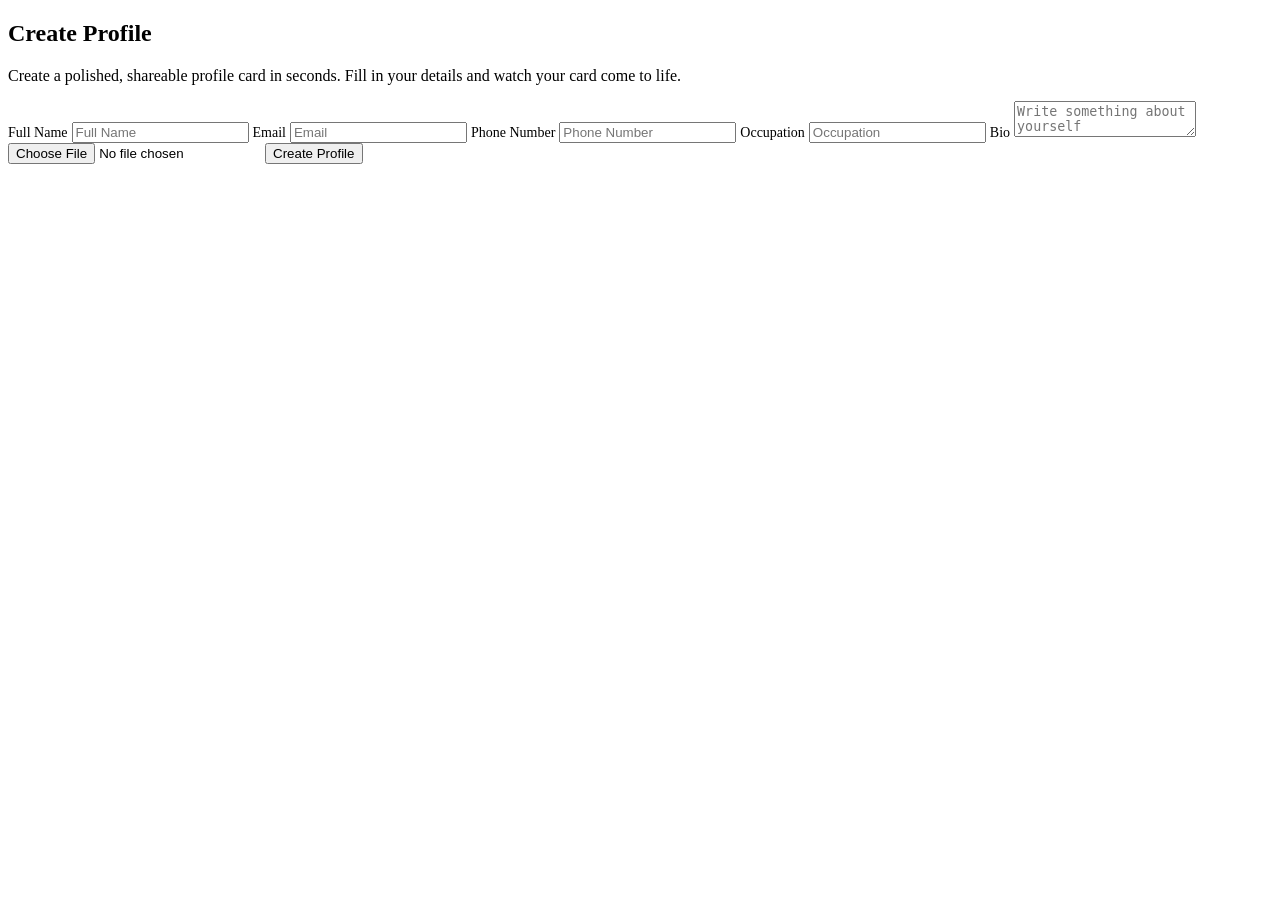
==== profile_card.html @ daf4a070 "Add profile generator" ====
<!DOCTYPE html>
<html>
<head>
    <title>Profile Card Generator</title>
    <link rel="stylesheet" href="profile_card.css">
</head>
<body>

<div class="container">

    <div class="form-section">
        <h2>Create Profile</h2>
        <p>Create a polished, shareable profile card in seconds.
            Fill in your details and watch your card come to life.</p>
        <label for="name" style="font-size: 14px;">Full Name</label>
        <input type="text" id="name" placeholder="Full Name">

        <label for="email" style="font-size: 14px;">Email</label>
        <input type="email" id="email" placeholder="Email">

        <label for="phone" style="font-size: 14px;">Phone Number</label>
        <input type="text" id="phone" placeholder="Phone Number">

        <label for="occupation" style="font-size: 14px;">Occupation</label>
        <input type="text" id="occupation" placeholder="Occupation">

        <label for="bio" style="font-size: 14px;">Bio</label>
        <textarea maxlength="200" id="bio" placeholder="Write something about yourself"></textarea>
        <input id="img" type="file">
        <button id="createProfile">Create Profile</button>
    </div>

    <div class="cards" id="cards">
    </div>

</div>

<script src="profile_card.js"></script>

</body>
</html>
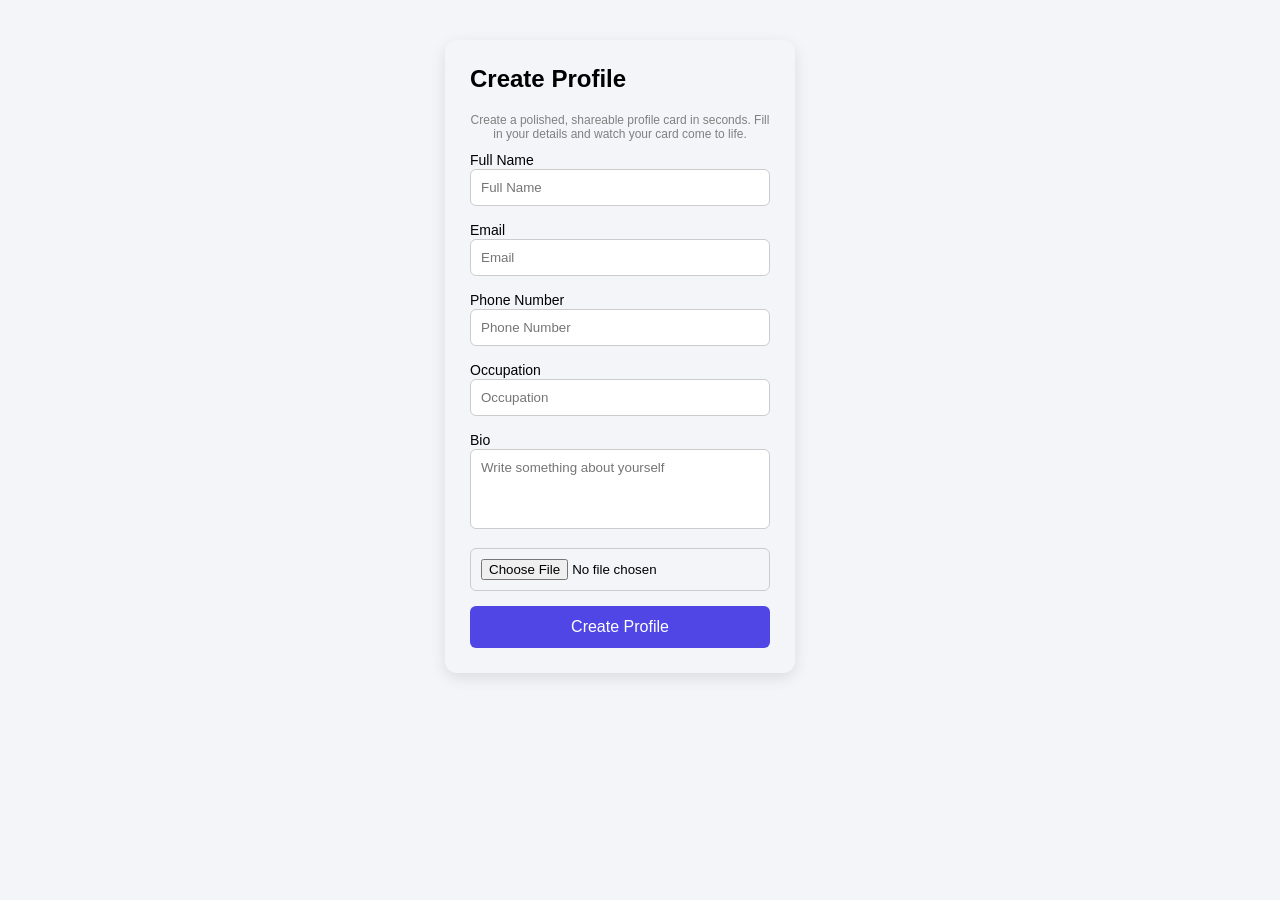
==== commit 271b8428: "made some changes" ====
--- a/profile_card.html
+++ b/profile_card.html
@@ -2,7 +2,7 @@
 <html>
 <head>
     <title>Profile Card Generator</title>
-    <link rel="stylesheet" href="profile_card.css">
+    <link rel="stylesheet" href="index.css">
 </head>
 <body>
 
@@ -14,18 +14,24 @@
             Fill in your details and watch your card come to life.</p>
         <label for="name" style="font-size: 14px;">Full Name</label>
         <input type="text" id="name" placeholder="Full Name">
+        <span id="nameError"></span>
 
         <label for="email" style="font-size: 14px;">Email</label>
         <input type="email" id="email" placeholder="Email">
+        <span id="emailError"></span>
 
         <label for="phone" style="font-size: 14px;">Phone Number</label>
         <input type="text" id="phone" placeholder="Phone Number">
+        <span id="phoneError"></span>
 
         <label for="occupation" style="font-size: 14px;">Occupation</label>
         <input type="text" id="occupation" placeholder="Occupation">
+        <span id="occupationError"></span>
 
         <label for="bio" style="font-size: 14px;">Bio</label>
         <textarea maxlength="200" id="bio" placeholder="Write something about yourself"></textarea>
+        <span id="bioError"></span>
+        
         <input id="img" type="file">
         <button id="createProfile">Create Profile</button>
     </div>
--- a/index.css
+++ b/index.css
@@ -0,0 +1,102 @@
+*{
+    margin: 0;
+    padding: 0;
+    box-sizing: border-box;
+    font-family: Arial, Helvetica, sans-serif;
+}
+body{
+    background: #f3f5f9;
+    display: flex;
+    justify-content: center;
+    align-items: flex-start;
+    padding: 40px;
+}
+.container{
+    display: flex;
+    gap:40px;
+}
+.form-section{
+    width:350px;
+    padding: 25px;
+    border-radius:12px;
+    box-shadow: 0 5px 15px rgba(0, 0, 0, .1);
+}
+.form-section h2{
+    margin-bottom:20px;
+}
+.form-section p{
+    margin-bottom:10px;
+    font-size: 12px;
+    text-align: center;
+    color: grey;
+}
+
+input,
+textarea{
+    width:100%;
+    margin-bottom:15px;
+    padding:10px;
+    border:1px solid #ccc;
+    border-radius:6px;
+}
+
+textarea{
+    resize:none;
+    height:80px;
+}
+button{
+    width:100%;
+    padding:12px;
+    border:none;
+    background:#4f46e5;
+    color:white;
+    font-size:16px;
+    border-radius:6px;
+    cursor:pointer;
+}
+
+button:hover{
+    background:#3730a3;
+}
+.profile-info p{
+    margin: 8px 0px;
+    line-height: 1.4;
+    overflow-wrap: break-word;
+}
+.profile-info h2{
+    text-align: center;
+    margin-bottom: 10px;
+}
+.profile-info h5{
+    text-align: center;
+    color: rgb(205, 69, 92);
+    margin-bottom: 20px;
+}
+.profile-card{
+    padding: 20px;
+    width:560px;
+    min-height:250px;
+    display:flex;
+    align-items:center;
+    gap:25px;
+    border:3px solid #ddd;
+    border-radius:10px;
+}
+.profile-info{
+    flex: 1;
+    min-width: 0;
+}
+.profile-card img{
+    width: 120px;
+    height: 150px;
+    object-fit: cover;
+    border-radius: 8px;
+}
+.profile-info hr {
+  width: 90%;
+  margin: 20px auto;
+  border: none;
+  border-top: 1px solid #ccc;
+}
+
+
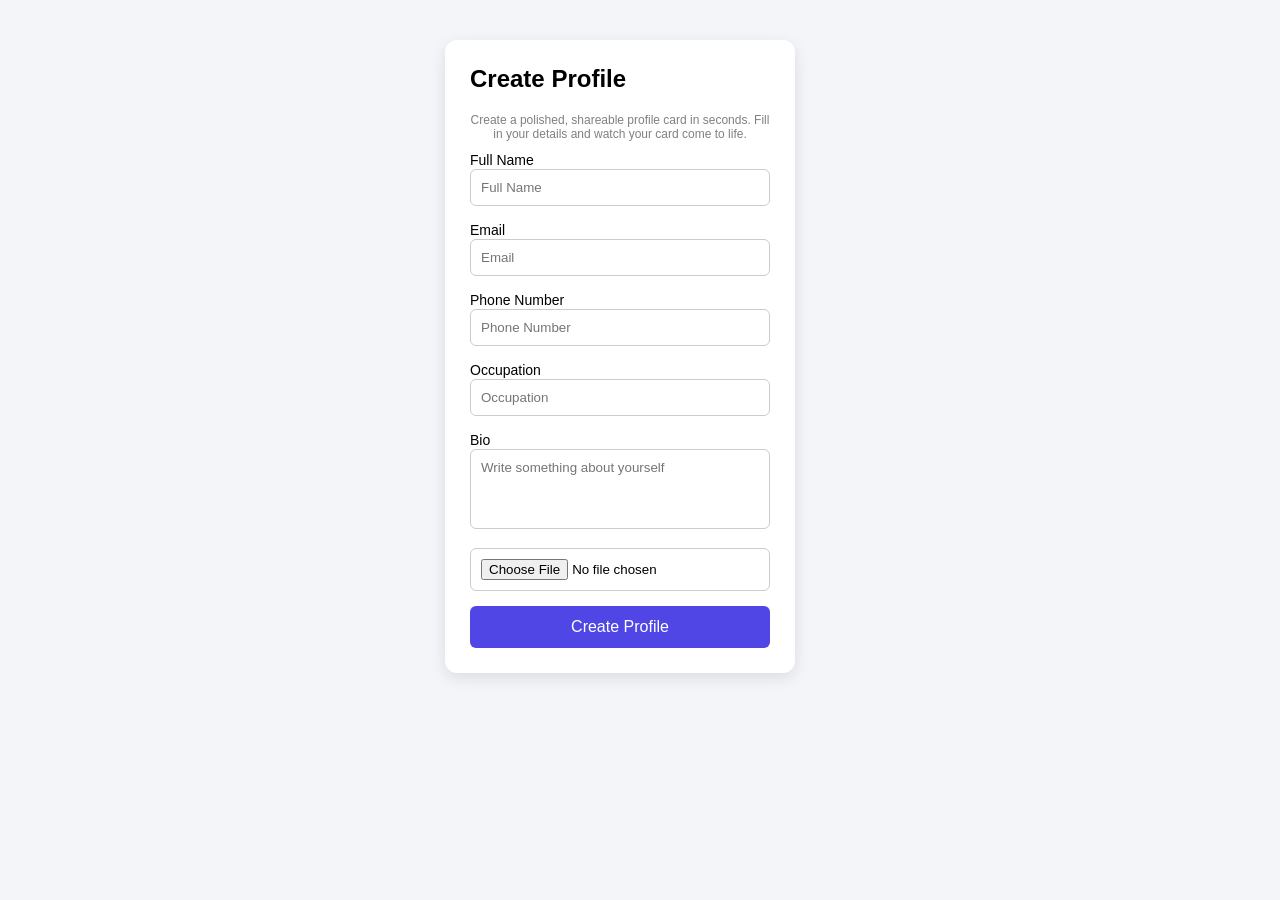
==== commit bc5f620c: "third change" ====
--- a/profile_card.html
+++ b/profile_card.html
@@ -13,7 +13,7 @@
         <p>Create a polished, shareable profile card in seconds.
             Fill in your details and watch your card come to life.</p>
         <label for="name" style="font-size: 14px;">Full Name</label>
-        <input type="text" id="name" placeholder="Full Name">
+        <input type="text" id="name" placeholder="Full Name"> 
         <span id="nameError"></span>
 
         <label for="email" style="font-size: 14px;">Email</label>
--- a/index.css
+++ b/index.css
@@ -16,6 +16,7 @@
     gap:40px;
 }
 .form-section{
+    background-color:white;
     width:350px;
     padding: 25px;
     border-radius:12px;
@@ -39,6 +40,12 @@
     border:1px solid #ccc;
     border-radius:6px;
 }
+input:focus,
+textarea:focus{
+    outline: none;
+    border-color: #605bbe;
+    box-shadow: 0 0 0  2px rgba(79, 70, 229, 0.2);
+}
 
 textarea{
     resize:none;
@@ -60,43 +67,108 @@
 }
 .profile-info p{
     margin: 8px 0px;
-    line-height: 1.4;
+    line-height: 1.5;
+    color: #4b5563;
     overflow-wrap: break-word;
 }
 .profile-info h2{
-    text-align: center;
-    margin-bottom: 10px;
+    text-align: left;
+    margin-bottom: 6px;
+    font-size: 27px;
+    color: #1f2937;
+    font-weight:600;
 }
 .profile-info h5{
-    text-align: center;
-    color: rgb(205, 69, 92);
-    margin-bottom: 20px;
+    text-align: left;
+    color:#4f46e5;
+    font-size: 14px;
+    margin-bottom: 18px;
+    margin: bottom 20px;
+    font-weight:600
 }
 .profile-card{
-    padding: 20px;
-    width:560px;
-    min-height:250px;
+    position: relative;;
+    padding: 35px;
+    width:600px;
+    min-height:320px;
     display:flex;
     align-items:center;
-    gap:25px;
-    border:3px solid #ddd;
-    border-radius:10px;
+    gap:35px;
+    background-color:white;
+    border:1px solid #e5e7eb;
+    border-radius:20px;
+    box-shadow: 0px 5px 35px rgba(0, 0, 0, 0.08);
+    overflow:hidden;
 }
 .profile-info{
     flex: 1;
     min-width: 0;
 }
 .profile-card img{
-    width: 120px;
-    height: 150px;
+    width: 145px;
+    height: 145px;
     object-fit: cover;
-    border-radius: 8px;
+    border-radius: 50%;
+    border: 5px solid #eef2ff;
+    display:block;
+}
+.profile-image{
+    flex-shrink:0;
 }
 .profile-info hr {
-  width: 90%;
-  margin: 20px auto;
+  width: 100%;
+  margin: 18px 0;
   border: none;
-  border-top: 1px solid #ccc;
+  border-top: 1px solid #e5e7eb;
+}
+span{
+    color:#d62626;
+    font-size:12px;
+    margin-top:-10px;
+    margin-bottom:10px;
+    display:block;
+}
+.print-btn{
+    width:auto;
+    padding: 9px 15px;
+    margin-top:20px;
+    font-size:13px;
+    font-weight:600;
+    background:#4f46e5;
+    color:white;
+    border:none;
+    border-radius:7px;
+    cursor:pointer;
+    display:inline-flex;
+    align-items:center;
+    gap:6px;
+    border-radius:6px;
+}
+.print-btn:hover{
+    background: #3730a3;
+}
+.print-btn .material-symbols-outlined{
+    font-size:17px;
+}
+@media print{
+    body {
+        background-color:white;
+    }
+    .form-section,
+    .print-btn{
+        display:none;
+    }
+    .container{
+        display:block;
+    }
+    .cards{
+        display:block;
+    }
+    .profile-card{
+        width:500px;
+        margin: 0 auto;
+        box-shadow:none;
+    }
 }
 
 
